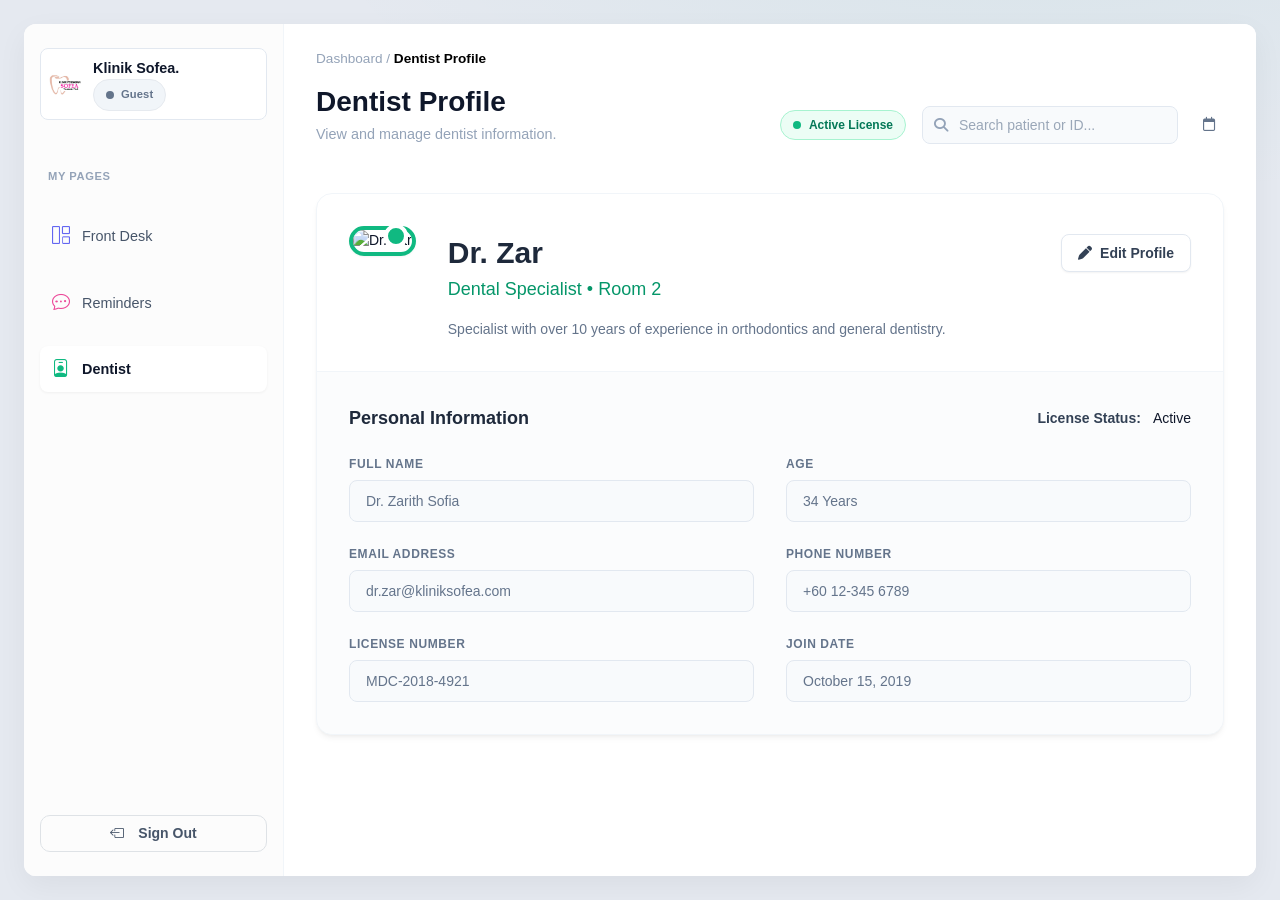
==== dentist-profile.html @ 01e6616b "Add files via upload" ====
<!DOCTYPE html>
<html lang="en">

<head>
  <meta charset="UTF-8">
  <meta name="viewport" content="width=device-width, initial-scale=1.0">
  <title>Klinik Pergigian Sofea Taman Tas - Dentist Dashboard</title>
  <!-- Bootstrap 5 CSS -->
  <link href="https://cdn.jsdelivr.net/npm/bootstrap@5.3.2/dist/css/bootstrap.min.css" rel="stylesheet" />
  <!-- Bootstrap Icons -->
  <link rel="stylesheet" href="https://cdn.jsdelivr.net/npm/bootstrap-icons@1.11.1/font/bootstrap-icons.css" />
  <link rel="stylesheet" href="https://cdnjs.cloudflare.com/ajax/libs/font-awesome/6.4.0/css/all.min.css">
  <link rel="stylesheet" href="assets/css/styles.css" />
  <link rel="stylesheet" href="assets/css/front-desk.css" />
  <link rel="stylesheet" href="assets/css/dentist-profile.css" />
</head>

<body class="app admin">

  <div class="app-container">

    <!-- Sidebar -->
    <aside class="sidebar">
      <div class="user-profile">
        <div class="user-avatar" style="background: transparent;">
          <img src="assets/images/icon.jpg" alt="Logo" style="width: 100%; height: 100%; object-fit: cover; border-radius: 8px;">
        </div>
        <div>
          <div class="fw-bold" style="font-size: 0.9rem; color: #0f172a;">Klinik Sofea.</div>
          <div style="font-size: 0.7rem; color: #64748b;" data-role-badge>Admin Staff</div>
        </div>
      </div>

      <div class="nav-label">My Pages</div>
      
      <a href="front-desk.html" class="nav-item">
        <i class="bi bi-grid-1x2" style="color: #6366f1;"></i> Front Desk
      </a>
      
      <a href="reminders.html" class="nav-item">
        <i class="bi bi-chat-dots" style="color: #ec4899;"></i> Reminders
      </a>
      
      <a href="dentist-profile.html" class="nav-item active">
        <i class="bi bi-person-badge" style="color: #10b981;"></i> Dentist
      </a>
      
      <div class="mt-auto">
        <button class="btn btn-light w-100 text-start border d-flex align-items-center" id="logoutBtn"
          style="color: #475569; font-weight: 600;">
          <i class="bi bi-box-arrow-left me-2"></i> Sign Out
        </button>
      </div>
    </aside>

    <!-- Main Content -->
    <main class="main-content">
      
      <!-- Topbar -->
      <div class="topbar">
        <div class="breadcrumb-text">Dashboard / <span>Dentist Profile</span></div>
        <div class="header-section">
          <div class="header-title">
            <h2>Dentist Profile</h2>
            <p>View and manage dentist information.</p>
          </div>
          <div class="topbar-actions">
          <div class="license-badge-pill">
            <span class="license-badge-dot"></span>
            <span>Active License</span>
          </div>
          <div class="search-wrapper">
            <span class="search-icon-wrapper">
              <i class="fa-solid fa-magnifying-glass text-sm"></i>
            </span>
            <input type="text" placeholder="Search patient or ID..."
              class="search-input">
          </div>
          <button class="btn-calendar" title="Calendar View">
            <i class="fa-regular fa-calendar"></i>
          </button>
        </div>
      </div>
    </div>

    <!-- Content Area -->
    <div class="content-area dentist-content">
      <div class="profile-card">
        
        <div class="profile-header">
          <div class="profile-avatar-wrapper">
            <img src="https://images.unsplash.com/photo-1622253692010-333f2da6031d?w=300&auto=format&fit=crop&q=80"
              alt="Dr. Zar" class="profile-avatar" id="profileImageBorder">
            <span class="profile-status-badge" id="profileLicenseBadge"></span>
            
            <label id="profileImageUploadLabel" class="d-none" style="position: absolute; bottom: 0; left: 0; right: 0; top: 0; background: rgba(0,0,0,0.5); color: white; display: flex; align-items: center; justify-content: center; border-radius: 9999px; cursor: pointer; flex-direction: column; gap: 4px;">
              <i class="fa-solid fa-camera fa-xl"></i>
              <span style="font-size: 0.75rem; font-weight: 600;">Upload</span>
              <input type="file" id="profileImageUpload" style="display: none;" accept="image/*">
            </label>
          </div>
          
          <div class="profile-info-wrapper">
            <div class="profile-title-row">
              <div>
                <h2 class="profile-name">Dr. Zar</h2>
                <p class="profile-role">Dental Specialist • Room 2</p>
              </div>
              
              <button class="btn-edit-profile" id="editProfileBtn">
                <i class="fa-solid fa-pen text-slate-400"></i> <span>Edit Profile</span>
              </button>
            </div>
            
            <p class="profile-description">
              Specialist with over 10 years of experience in orthodontics and general dentistry.
            </p>
          </div>
        </div>

        <div class="profile-body">
          <div class="profile-section-header">
            <h3 class="profile-section-title">Personal Information</h3>
            <div class="license-toggle-wrapper">
              <span class="license-label">License Status:</span>
              <label class="relative inline-flex items-center cursor-pointer">
                <input type="checkbox" checked class="sr-only peer" onchange="toggleLicense(this)">
                <div class="w-11 h-6 bg-slate-200 peer-focus:outline-none rounded-full peer peer-checked:after:translate-x-full peer-checked:after:border-white after:content-[''] after:absolute after:top-[2px] after:left-[2px] after:bg-white after:border-slate-300 after:border after:rounded-full after:h-5 after:w-5 after:transition-all peer-checked:bg-emerald-500"></div>
                <span class="ml-3 text-sm font-bold text-emerald-600 w-16" id="licenseLabelText">Active</span>
              </label>
            </div>
          </div>
          
          <div class="profile-form-grid">
            <div>
              <label class="form-label">Full Name</label>
              <input type="text" value="Dr. Zarith Sofia" class="form-input" disabled>
            </div>
            <div>
              <label class="form-label">Age</label>
              <input type="text" value="34 Years" class="form-input" disabled>
            </div>
            <div>
              <label class="form-label">Email Address</label>
              <input type="email" value="dr.zar@kliniksofea.com" class="form-input" disabled>
            </div>
            <div>
              <label class="form-label">Phone Number</label>
              <input type="tel" value="+60 12-345 6789" class="form-input" disabled>
            </div>
            <div>
              <label class="form-label">License Number</label>
              <input type="text" value="MDC-2018-4921" class="form-input" disabled>
            </div>
            <div>
              <label class="form-label">Join Date</label>
              <input type="text" value="October 15, 2019" class="form-input" disabled>
            </div>
          </div>
        </div>
      </div>
    </div>
  </main>

    <!-- Scripts -->
    <script src="https://cdn.jsdelivr.net/npm/bootstrap@5.3.2/dist/js/bootstrap.bundle.min.js"></script>
    <script src="assets/js/mock-data.js"></script>
    <script src="assets/js/app.js"></script>
    <script src="assets/js/dentist-profile.js"></script>

  </div>
</body>
</html>
---- assets/css/styles.css ----
/* ============================================================
   Klinik Pergigian Sofea Taman Tas 
   ============================================================ */

:root {
  /* Colors */
  --color-bg: #f4f7f9;
  --color-surface: #ffffff;
  --color-surface-2: #f1f5f9;
  --color-surface-3: #f8fafc;
  --color-border: #e6eaef;
  --color-border-strong: #d3dae3;
  --color-text-primary: #0f172a;
  --color-text-secondary: #475569;
  --color-text-muted: #64748b;

  /* Primary teal */
  --color-primary: #0d9488;
  --color-primary-hover: #0f766e;
  --color-primary-soft: #ecfdf5;
  --brand-grad: linear-gradient(135deg, #0d9488 0%, #14b8a6 60%, #2dd4bf 100%);

  /* States */
  --color-success: #16a34a;
  --color-success-soft: #f0fdf4;
  --color-warning: #d97706;
  --color-warning-soft: #fffbeb;
  --color-danger: #dc2626;
  --color-danger-soft: #fef2f2;
  --color-info: #1d4ed8;
  --color-info-soft: #eff6ff;

  /* Shadows */
  --shadow-xs: 0 1px 2px rgba(15, 23, 42, 0.05);
  --shadow-sm: 0 1px 3px rgba(15, 23, 42, 0.08);
  --shadow-md: 0 6px 16px rgba(15, 23, 42, 0.09);
  --shadow-lg: 0 16px 44px rgba(15, 23, 42, 0.16);
  --ring: 0 0 0 3px rgba(13, 148, 136, 0.18);

  /* Spacing */
  --space-1: 4px;
  --space-2: 8px;
  --space-3: 12px;
  --space-4: 16px;
  --space-5: 20px;
  --space-6: 24px;
  --space-7: 32px;
  --space-8: 40px;

  /* Radius */
  --radius-sm: 8px;
  --radius-md: 10px;
  --radius-lg: 14px;
  --radius-xl: 16px;
  --radius-pill: 999px;

  /* Typography */
  --font-ui: system-ui, -apple-system, "Segoe UI", Roboto, "Helvetica Neue", Arial, sans-serif;
  --fs-sm: 12.5px;
  --fs-base: 14px;
  --fs-md: 15px;
  --fs-lg: 18px;
  --fs-xl: 22px;

  /* Treatment colors */
  --treatment-braces: #0d9488;
  --treatment-extraction: #ef4444;
  --treatment-scaling: #3b82f6;
  --treatment-filling: #f59e0b;
  --treatment-checkup: #22c55e;
  --treatment-mos: #a855f7;
  --treatment-default: #64748b;

  --transition-fast: 140ms ease;
  --transition-slow: 200ms ease;

  /* Front-desk chrome (ported from front-desk.html — keep identical) */
  --app-bg: #e5e9f0;
  --sidebar-width: 260px;
  --border-color: #f1f5f9;
}

/* ---------- Reset & base ---------- */
* {
  box-sizing: border-box;
  margin: 0;
  padding: 0;
}

html,
body {
  height: 100%;
}

body {
  font-family: var(--font-ui);
  font-size: var(--fs-base);
  line-height: 1.55;
  color: var(--color-text-primary);
  background:
    radial-gradient(1200px 500px at 80% -10%, rgba(13, 148, 136, 0.06), transparent 60%),
    var(--color-bg);
  display: flex;
  flex-direction: column;
}

button {
  font-family: inherit;
}

/* ---------- Eyebrow label ---------- */

/* ---------- Buttons ---------- */
.btn {
  display: inline-flex;
  align-items: center;
  justify-content: center;
  gap: 6px;
  padding: 9px 16px;
  border-radius: var(--radius-md);
  border: 1px solid transparent;
  font-size: var(--fs-base);
  font-weight: 600;
  line-height: 1.2;
  cursor: pointer;
  text-decoration: none;
  color: var(--color-text-primary);
  background: transparent;
  transition: background var(--transition-fast), border-color var(--transition-fast),
    color var(--transition-fast), box-shadow var(--transition-fast), transform 90ms ease;
  white-space: nowrap;
}

.btn svg {
  width: 16px;
  height: 16px;
  flex: none;
}

.btn:active {
  transform: scale(0.98);
}

.btn:focus-visible {
  outline: none;
  box-shadow: var(--ring);
}

.btn.ghost {
  background: var(--color-surface);
  border-color: var(--color-border-strong);
}

.btn.ghost:hover {
  background: var(--color-surface-2);
}

.btn.icon-btn {
  padding: 7px;
  border-radius: var(--radius-sm);
  border-color: transparent;
  background: transparent;
}

.btn.icon-btn:hover {
  background: var(--color-surface-2);
}

.btn.icon-btn svg {
  width: 17px;
  height: 17px;
}

.btn.sm {
  padding: 6px 11px;
  font-size: var(--fs-sm);
}

.btn[disabled] {
  opacity: 0.55;
  cursor: not-allowed;
}

/* ---------- Brand header ---------- */

/* Role badge with colored dot */
.role-badge {
  display: inline-flex;
  align-items: center;
  gap: 7px;
  padding: 6px 12px;
  border-radius: var(--radius-pill);
  font-size: 12px;
  font-weight: 700;
  letter-spacing: 0.01em;
  background: var(--color-surface-2);
  color: var(--color-text-secondary);
  border: 1px solid var(--color-border);
  white-space: nowrap;
}

.role-dot {
  width: 8px;
  height: 8px;
  border-radius: 50%;
  background: var(--color-text-muted);
  flex: none;
}

/* Reminders nav link */

/* ---------- Layout ---------- */

/* ---------- Access denied ---------- */
.access-denied {
  flex: 1;
  display: flex;
  align-items: center;
  justify-content: center;
}

.card {
  background: var(--color-surface);
  border: 1px solid var(--color-border);
  border-radius: var(--radius-lg);
  box-shadow: var(--shadow-xs);
  padding: var(--space-5);
  display: flex;
  flex-direction: column;
  gap: var(--space-4);
}

/* ---------- Topbars / date nav ---------- */

.date-nav {
  display: flex;
  align-items: center;
  gap: var(--space-2);
  flex-wrap: wrap;
}

.date-nav .btn.icon-btn {
  border: 1px solid var(--color-border-strong);
  background: var(--color-surface);
}

.date-nav .btn.icon-btn:hover {
  background: var(--color-surface-2);
}

/* ---------- Dashboard layout ---------- */

/* ---------- Grid card ---------- */

/* Day progress strip */

.stat-chips {
  display: flex;
  align-items: center;
  gap: var(--space-2);
  flex-wrap: wrap;
}

.stat-chip {
  display: inline-flex;
  align-items: center;
  gap: 7px;
  padding: 6px 12px;
  border-radius: var(--radius-pill);
  background: var(--color-surface);
  border: 1px solid var(--color-border);
  font-size: 12.5px;
  font-weight: 650;
  color: var(--color-text-secondary);
}

/* ---------- Timeline slot table ---------- */
.slot-table {
  display: flex;
  flex-direction: column;
  border: 1px solid var(--color-border);
  border-radius: var(--radius-lg);
  overflow: hidden;
  max-height: calc(100vh - 320px);
  min-height: 340px;
  overflow-y: auto;
}

.slot-row {
  display: grid;
  grid-template-columns: 84px minmax(0, 1fr);
  border-bottom: 1px solid var(--color-border);
  background: var(--color-surface);
}

.slot-row:last-child {
  border-bottom: none;
}

.slot-time {
  position: relative;
  display: flex;
  align-items: center;
  justify-content: flex-end;
  gap: 6px;
  padding: 6px 12px 6px 8px;
  background: var(--color-surface-3);
  border-right: 1px solid var(--color-border);
  color: var(--color-text-muted);
  font-size: 12.5px;
  font-weight: 700;
  font-variant-numeric: tabular-nums;
  letter-spacing: 0.01em;
}

.slot-time::after {
  content: "";
  width: 7px;
  height: 1px;
  background: var(--color-border-strong);
  flex: none;
}

.slot-cell {
  position: relative;
  display: flex;
  align-items: center;
  min-height: 54px;
  padding: 6px 10px;
  transition: background var(--transition-fast);
}

/* Free slot */
.slot-cell.is-free {
  background: var(--color-surface);
  cursor: pointer;
  border: 1px dashed var(--color-border-strong);
  border-left: none;
  border-right: none;
}

.slot-cell.is-free:hover {
  background: var(--color-primary-soft);
}

/* Past slot */
.slot-cell.is-past {
  background: var(--color-surface-3);
  cursor: not-allowed;
  opacity: 0.5;
  filter: saturate(0.25);
}

.slot-cell.is-past::after {
  content: "past";
  font-size: 11px;
  font-weight: 600;
  color: var(--color-text-muted);
  text-transform: uppercase;
  letter-spacing: 0.05em;
}

/* Buffer slot */
.slot-cell.is-buffer {
  cursor: not-allowed;
  background: repeating-linear-gradient(-45deg,
      #eef2f6 0 7px,
      #e2e8f0 7px 11px);
}

.slot-cell.is-buffer .buffer-label {
  display: inline-flex;
  align-items: center;
  gap: 7px;
  font-size: 12px;
  font-weight: 650;
  color: var(--color-text-muted);
}

.slot-cell.is-buffer .buffer-label svg {
  width: 13px;
  height: 13px;
}

/* Booked slot */
.slot-cell.is-booked {
  background: var(--color-surface-3);
  cursor: default;
  padding: 8px 10px;
}

/* ---------- Appointment card ---------- */
.appointment-card {
  position: relative;
  display: flex;
  flex-direction: column;
  gap: 8px;
  width: 100%;
  padding: 11px 13px;
  border-radius: var(--radius-md);
  background: var(--color-surface);
  border: 1px solid var(--color-border);
  border-left: 4px solid var(--color-primary);
  box-shadow: var(--shadow-xs);
  transition: box-shadow var(--transition-fast), transform 90ms ease;
}

.slot-cell.is-booked:hover .appointment-card {
  box-shadow: var(--shadow-md);
  transform: translateY(-1px);
}

.patient-name {
  font-weight: 700;
  font-size: var(--fs-base);
  color: var(--color-text-primary);
  overflow: hidden;
  text-overflow: ellipsis;
  white-space: nowrap;
}

.treatment-pill {
  display: inline-flex;
  align-items: center;
  padding: 3px 10px;
  border-radius: var(--radius-pill);
  font-size: 11.5px;
  font-weight: 700;
  color: #fff;
  white-space: nowrap;
  flex: none;
}

.notes-icon {
  display: inline-flex;
  align-items: center;
  justify-content: center;
  width: 22px;
  height: 22px;
  flex: none;
  color: var(--color-text-muted);
  cursor: help;
}

.notes-icon svg {
  width: 14px;
  height: 14px;
}

.notes-icon:hover {
  color: var(--color-primary);
}

/* Hover actions on booked cards */

/* ---------- Sidebar ---------- */
.sidebar {
  display: flex;
  flex-direction: column;
  gap: var(--space-4);
}

.legend-item {
  display: flex;
  align-items: center;
  gap: 10px;
  padding: 5px 2px;
  font-size: 13px;
  color: var(--color-text-secondary);
}

/* ---------- Modals ---------- */
.modal-backdrop {
  position: fixed;
  inset: 0;
  z-index: 60;
  background: rgba(15, 23, 42, 0.46);
  display: flex;
  align-items: center;
  justify-content: center;
  padding: var(--space-4);
  animation: fadeIn 160ms ease forwards;
  backdrop-filter: blur(2px);
}

.modal-backdrop.hidden {
  display: none;
}

.modal-backdrop .modal {
  width: min(560px, 94vw);
  background: var(--color-surface);
  border: 1px solid var(--color-border);
  border-radius: var(--radius-xl);
  box-shadow: var(--shadow-lg);
  display: flex;
  flex-direction: column;
  animation: scaleIn 200ms cubic-bezier(0.22, 1, 0.36, 1) forwards;
  transform-origin: center;
  overflow: hidden;
}

.modal-backdrop .modal-header {
  display: flex;
  align-items: center;
  justify-content: space-between;
  gap: var(--space-3);
  padding: var(--space-5) var(--space-6) 0;
}

.modal-backdrop .modal-header h3 {
  font-size: var(--fs-lg);
  font-weight: 750;
  letter-spacing: -0.01em;
}

.modal-backdrop .modal-header .modal-meta {
  margin-top: 2px;
  font-size: 12.5px;
  color: var(--color-text-muted);
}

.modal-backdrop .modal-body {
  display: flex;
  flex-direction: column;
  gap: var(--space-4);
  padding: var(--space-5) var(--space-6) var(--space-6);
}

.form-group {
  display: flex;
  flex-direction: column;
  gap: 7px;
}

.form-group>label {
  font-weight: 650;
  font-size: 13px;
  color: var(--color-text-primary);
}

.input-wrap {
  position: relative;
}

input,
select,
textarea {
  width: 100%;
  padding: 10px 13px;
  border-radius: var(--radius-md);
  border: 1px solid var(--color-border-strong);
  font-size: var(--fs-md);
  font-family: inherit;
  color: var(--color-text-primary);
  background: var(--color-surface);
  transition: border-color var(--transition-fast), box-shadow var(--transition-fast), background var(--transition-fast);
}

input::placeholder,
textarea::placeholder {
  color: #9aa7b8;
}

input:focus,
select:focus,
textarea:focus {
  outline: none;
  border-color: rgba(13, 148, 136, 0.65);
  box-shadow: var(--ring);
  background: #fff;
}

.field-error {
  display: flex;
  align-items: flex-start;
  gap: 6px;
  font-size: 12.5px;
  color: var(--color-danger);
  min-height: 0;
}

.field-error:empty {
  display: none;
}

.field-error svg {
  width: 12px;
  height: 12px;
  flex: none;
  margin-top: 2px;
}

/* Typeahead dropdown */
.typeahead {
  position: absolute;
  top: calc(100% + 4px);
  left: 0;
  right: 0;
  z-index: 70;
  background: var(--color-surface);
  border: 1px solid var(--color-border);
  border-radius: var(--radius-md);
  box-shadow: var(--shadow-lg);
  overflow: hidden;
  padding: 4px;
}

.typeahead.hidden {
  display: none;
}

/* Form error panel (red) */
.form-error-panel {
  display: flex;
  align-items: flex-start;
  gap: 10px;
  padding: 12px 14px;
  background: var(--color-danger-soft);
  border: 1px solid rgba(220, 38, 38, 0.25);
  border-radius: var(--radius-md);
  color: #991b1b;
  font-size: 13px;
  line-height: 1.5;
}

.form-error-panel.hidden {
  display: none;
}

/* Success panel */

/* Confirm (cancel) modal */

.modal-actions {
  display: flex;
  align-items: center;
  justify-content: flex-end;
  gap: var(--space-3);
  margin-top: var(--space-2);
}

/* ---------- Toasts ---------- */
.toast-container {
  position: fixed;
  bottom: var(--space-5);
  right: var(--space-5);
  z-index: 90;
  display: flex;
  flex-direction: column;
  gap: var(--space-2);
  width: min(360px, calc(100vw - 32px));
}

.toast {
  position: relative;
  display: flex;
  align-items: flex-start;
  gap: 11px;
  padding: 13px 14px;
  background: var(--color-surface);
  border: 1px solid var(--color-border);
  border-radius: var(--radius-md);
  box-shadow: var(--shadow-lg);
  opacity: 0;
  transform: translateY(10px) scale(0.98);
  transition: opacity 200ms ease, transform 200ms ease;
  overflow: hidden;
}

.toast.show {
  opacity: 1;
  transform: translateY(0) scale(1);
}

.toast-icon {
  width: 30px;
  height: 30px;
  flex: none;
  border-radius: 9px;
  display: flex;
  align-items: center;
  justify-content: center;
}

.toast-icon svg {
  width: 15px;
  height: 15px;
}

.toast-content {
  flex: 1;
  display: flex;
  flex-direction: column;
  min-width: 0;
}

.toast-title {
  font-weight: 750;
  font-size: 13.5px;
  color: var(--color-text-primary);
}

.toast-message {
  font-size: 12.5px;
  color: var(--color-text-secondary);
  line-height: 1.45;
}

.toast-close {
  width: 22px;
  height: 22px;
  flex: none;
  border: 0;
  background: transparent;
  color: var(--color-text-muted);
  cursor: pointer;
  border-radius: 6px;
  display: flex;
  align-items: center;
  justify-content: center;
}

.toast-close:hover {
  background: var(--color-surface-2);
  color: var(--color-text-primary);
}

.toast-close svg {
  width: 12px;
  height: 12px;
}

.toast-progress {
  position: absolute;
  left: 0;
  right: 0;
  bottom: 0;
  height: 3px;
  background: rgba(148, 163, 184, 0.35);
  transform: scaleX(1);
  transform-origin: left;
}

.toast.show .toast-progress {
  animation: toastProgress 3.5s linear forwards;
}

/* ---------- Dentist view ---------- */

.dentist-card {
  position: relative;
  display: flex;
  flex-direction: column;
  gap: var(--space-3);
  background: var(--color-surface);
  border: 1px solid var(--color-border);
  border-radius: var(--radius-lg);
  box-shadow: var(--shadow-xs);
  padding: var(--space-5) var(--space-5) var(--space-4);
  overflow: hidden;
  transition: box-shadow var(--transition-fast), transform 90ms ease;
}

.dentist-card:hover {
  box-shadow: var(--shadow-md);
  transform: translateY(-1px);
}

.dentist-card::before {
  content: "";
  position: absolute;
  top: 0;
  left: 0;
  bottom: 0;
  width: 5px;
  background: var(--treatment-default);
}

.dentist-card-header {
  display: flex;
  align-items: flex-start;
  justify-content: space-between;
  gap: var(--space-3);
  flex-wrap: wrap;
}

.dentist-patient {
  font-size: 18px;
  font-weight: 800;
  letter-spacing: -0.01em;
}

.dentist-meta {
  display: inline-flex;
  align-items: center;
  gap: 6px;
  color: var(--color-text-muted);
  font-size: 13px;
}

.dentist-meta svg {
  width: 13px;
  height: 13px;
}

.complex-label {
  display: inline-flex;
  align-items: center;
  gap: 6px;
  align-self: flex-start;
  padding: 4px 10px;
  border-radius: var(--radius-pill);
  font-size: 11.5px;
  font-weight: 750;
  background: rgba(168, 85, 247, 0.1);
  color: #7e22ce;
  border: 1px solid rgba(168, 85, 247, 0.25);
}

.complex-label svg {
  width: 12px;
  height: 12px;
}

.dentist-card.complex {
  border-color: rgba(168, 85, 247, 0.45);
  box-shadow: 0 0 0 1px rgba(168, 85, 247, 0.08), var(--shadow-sm);
}

.dentist-card.complex::before {
  background: var(--treatment-mos);
}

/* ---------- Reminders ---------- */

.note-banner {
  display: flex;
  align-items: flex-start;
  gap: 10px;
  padding: 12px 15px;
  background: var(--color-info-soft);
  border: 1px solid rgba(29, 78, 216, 0.2);
  border-radius: var(--radius-md);
  color: var(--color-info);
  font-size: 13px;
  line-height: 1.5;
}

.stat-chip.queued {
  background: var(--color-warning-soft);
  color: #92400e;
  border-color: rgba(217, 119, 6, 0.3);
}

.stat-chip.sent {
  background: var(--color-success-soft);
  color: #166534;
  border-color: rgba(22, 163, 74, 0.3);
}

.stat-chip.failed {
  background: var(--color-danger-soft);
  color: #991b1b;
  border-color: rgba(220, 38, 38, 0.3);
}

/* ---------- Auth / role selection ---------- */

/* ---------- Keyframes & motion ---------- */
@keyframes fadeIn {
  from {
    opacity: 0;
  }

  to {
    opacity: 1;
  }
}

@keyframes scaleIn {
  from {
    opacity: 0;
    transform: scale(0.965);
  }

  to {
    opacity: 1;
    transform: scale(1);
  }
}

@keyframes toastProgress {
  from {
    transform: scaleX(1);
  }

  to {
    transform: scaleX(0);
  }
}

@keyframes spin {
  to {
    transform: rotate(360deg);
  }
}

@media (prefers-reduced-motion: reduce) {

  *,
  *::before,
  *::after {
    animation-duration: 0.01ms !important;
    animation-iteration-count: 1 !important;
    transition-duration: 0.01ms !important;
    scroll-behavior: auto !important;
  }
}

/* ---------- Responsive ---------- */

@media (max-width: 768px) {
  .slot-table {
    max-height: none;
  }
}

/* ============================================================
   Front Desk — slim app shell, calendar grid, summaries
   Calendar values ported from front-desk.html (keep identical)
   ============================================================ */

/* Utility: class-based hide used by role gating / JS toggles */
.hidden {
  display: none !important;
}

/* Slim layout */

body.app.front-desk {
  background-color: var(--app-bg);
}

/* Date nav bar */
.date-toolbar {
  display: flex;
  align-items: center;
  justify-content: space-between;
  gap: var(--space-4);
  flex-wrap: wrap;
  padding: 0.75rem 1.25rem;
  background: var(--color-surface);
  border: 1px solid var(--color-border);
  border-radius: var(--radius-lg);
  box-shadow: var(--shadow-xs);
}

/* Calendar area */

.calendar-container {
  flex: 1;
  min-height: 0;
  overflow-y: auto;
  padding: 1.5rem 2rem;
  background: #fafcff;
  /* very light blue/gray matching the grid */
}

/* Slot table — identical values to the original front-desk.html override */
.slot-table {
  display: flex;
  flex-direction: column;
  border: 1px solid var(--border-color);
  border-radius: 12px;
  background: #fff;
  overflow: hidden;
  min-height: auto;
  max-height: none;
  box-shadow: 0 2px 8px rgba(0, 0, 0, 0.02);
}

.slot-row {
  display: grid;
  grid-template-columns: 80px minmax(0, 1fr);
  border-bottom: 1px solid var(--border-color);
}

.slot-time {
  background: #fff;
  border-right: 1px solid var(--border-color);
  color: #94a3b8;
  font-size: 0.75rem;
  font-weight: 500;
  display: flex;
  align-items: flex-start;
  justify-content: flex-end;
  padding: 1rem 0.75rem 1rem 0;
}

.slot-time::after {
  display: none;
}

.slot-cell {
  min-height: 80px;
  padding: 0.5rem;
  background: #fff;
  border-right: none;
  border-left: none;
}

.slot-cell.is-free {
  border: none;
  background: transparent;
}

.slot-cell.is-free:hover {
  background: #f8fafc;
}

.appointment-card {
  border: none;
  border-left: 3px solid;
  border-radius: 6px;
  padding: 0.75rem;
  height: 100%;
  background: #eff6ff;
  /* soft pastel base; MutationObserver recolors */
  color: #1e3a8a;
  box-shadow: none;
}

.appointment-card .patient-name {
  font-size: 0.85rem;
  font-weight: 600;
  color: inherit;
}

.appointment-card .treatment-pill {
  background: transparent !important;
  color: inherit;
  padding: 0;
  font-weight: 500;
  font-size: 0.75rem;
  margin-top: 0.25rem;
}

.appointment-card .patient-meta {
  display: flex;
  flex-direction: column;
  align-items: flex-start;
  gap: 2px;
}

/* Summaries + legend */

.summary-item {
  display: flex;
  align-items: center;
  justify-content: space-between;
  gap: 12px;
  padding: 8px 12px;
  background: var(--color-surface-3);
  border: 1px solid var(--color-border);
  border-radius: var(--radius-md);
  font-size: 13px;
  color: var(--color-text-secondary);
}

.summary-item strong {
  font-variant-numeric: tabular-nums;
  color: var(--color-text-primary);
}

.legend-item .legend-chip {
  width: 10px;
  height: 10px;
  border-radius: 3px;
  flex: none;
}

@media (max-width: 768px) {

  .calendar-container {
    padding: 1rem;
  }
}
---- assets/css/front-desk.css ----
:root {
  --app-bg: #e5e9f0;
  --sidebar-width: 260px;
  --primary-color: #000000;
  --border-color: #f1f5f9;
  --text-muted: #94a3b8;
  --primary-teal: #0d9488;
  --primary-teal-hover: #0f766e;
  --bg-slate: #f8fafc;
  --text-main: #1e293b;
}

body {
  background-color: var(--app-bg);
  font-family: -apple-system, BlinkMacSystemFont, "Segoe UI", Roboto, "Helvetica Neue", Arial, sans-serif;
  padding: 1.5rem;
  height: 100vh;
  overflow: hidden;
  margin: 0;
  box-sizing: border-box;
}

.app-container {
  display: flex;
  background-color: #ffffff;
  border-radius: 12px;
  box-shadow: 0 10px 30px rgba(0, 0, 0, 0.05);
  height: 100%;
  overflow: hidden;
}

/* Sidebar */
.sidebar {
  width: var(--sidebar-width);
  border-right: 1px solid var(--border-color);
  display: flex;
  flex-direction: column;
  padding: 1.5rem 1rem;
  overflow-y: auto;
  background-color: #fcfcfc;
}

.user-profile {
  display: flex;
  align-items: center;
  padding: 0.5rem;
  border: 1px solid #e2e8f0;
  border-radius: 8px;
  margin-bottom: 2rem;
  background: #fff;
}

.user-avatar {
  width: 32px;
  height: 32px;
  background-color: #0f172a;
  color: #fff;
  border-radius: 6px;
  display: flex;
  align-items: center;
  justify-content: center;
  margin-right: 0.75rem;
}

.nav-label {
  font-size: 0.7rem;
  text-transform: uppercase;
  font-weight: 700;
  color: var(--text-muted);
  letter-spacing: 0.05em;
  margin-bottom: 0.75rem;
  padding-left: 0.5rem;
}

.nav-item {
  display: flex;
  align-items: center;
  padding: 0.6rem 0.75rem;
  color: #475569;
  text-decoration: none;
  border-radius: 8px;
  font-weight: 500;
  font-size: 0.9rem;
  margin-bottom: 0.25rem;
  transition: all 0.2s;
}

.nav-item i {
  margin-right: 0.75rem;
  font-size: 1.1rem;
  color: #94a3b8;
}

.nav-item:hover {
  background-color: #f1f5f9;
  color: #0f172a;
}

.nav-item.active {
  background-color: #ffffff;
  color: #0f172a;
  box-shadow: 0 1px 3px rgba(0, 0, 0, 0.05);
  font-weight: 600;
}

.nav-item.active i {
  color: #000;
}

.security-card {
  margin-top: auto;
  padding: 1rem;
  border: 1px solid #e2e8f0;
  border-radius: 12px;
  background: #fff;
}

.security-icon {
  width: 36px;
  height: 36px;
  background: #eff6ff;
  color: #3b82f6;
  border-radius: 8px;
  display: flex;
  align-items: center;
  justify-content: center;
  margin-bottom: 0.75rem;
}

/* Main Content */
.main-content {
  flex: 1;
  display: flex;
  flex-direction: column;
  overflow: hidden;
  background-color: #ffffff;
}

/* Topbar */
.topbar {
  padding: 1.5rem 2rem;
}

.breadcrumb-text {
  color: var(--text-muted);
  font-size: 0.85rem;
  font-weight: 500;
}

.breadcrumb-text span {
  color: #000;
  font-weight: 600;
}

.header-section {
  display: flex;
  justify-content: space-between;
  align-items: flex-end;
  margin-top: 1rem;
}

.header-title h2 {
  font-weight: 700;
  font-size: 1.75rem;
  margin: 0 0 0.25rem 0;
  color: #0f172a;
}

.header-title p {
  color: var(--text-muted);
  font-size: 0.9rem;
  margin: 0;
}

/* Calendar Card & Toolbar */
.calendar-container {
  background: #ffffff;
  border-radius: 1rem;
  border: 1px solid var(--border-color);
  box-shadow: 0 4px 6px -1px rgba(0, 0, 0, 0.05), 0 2px 4px -2px rgba(0, 0, 0, 0.05);
  overflow: hidden;
  margin: 1.5rem 2rem 2rem 2rem;
  display: flex;
  flex-direction: column;
}

.calendar-toolbar {
  padding: 1.25rem 1.5rem;
  border-bottom: 1px solid var(--border-color);
  display: flex;
  flex-wrap: wrap;
  gap: 1rem;
  align-items: center;
  justify-content: space-between;
}

.calendar-subtoolbar {
  padding: 1rem 1.5rem;
  background-color: #f8fafc;
  border-bottom: 1px solid var(--border-color);
  display: flex;
  align-items: center;
  justify-content: space-between;
  flex-wrap: wrap;
  gap: 1rem;
}

/* Timeline Grid */
.timeline-view {
  position: relative;
  background: #ffffff;
  height: calc(100vh - 340px);
  overflow-y: auto;
}

.time-slot-row {
  display: flex;
  border-bottom: 1px solid #f1f5f9;
  min-height: 75px;
  position: relative;
}

.time-label {
  width: 90px;
  padding: 0.75rem 1rem;
  font-size: 0.85rem;
  color: var(--text-muted);
  font-weight: 500;
  border-right: 1px solid var(--border-color);
  background-color: #fcfcfc;
  text-align: right;
}

.time-slot-content {
  flex-grow: 1;
  position: relative;
  padding: 0.35rem 0.75rem;
  cursor: pointer;
  transition: background-color 0.15s;
}

.time-slot-content:hover {
  background-color: #f8fafc;
}

/* Appointment Cards */
.appointment-card {
  border-radius: 0.65rem;
  padding: 0.65rem 0.85rem;
  margin-bottom: 0.35rem;
  box-shadow: 0 1px 3px rgba(0, 0, 0, 0.08);
  border-left: 4px solid;
  position: relative;
  transition: transform 0.15s ease, box-shadow 0.15s ease;
  cursor: pointer;
  background-color: #f8fafc;
}

.appointment-card:hover {
  transform: translateY(-1px);
  box-shadow: 0 4px 6px -1px rgba(0, 0, 0, 0.12);
}

.appt-confirmed {
  background-color: #f0fdf4;
  border-color: #22c55e;
  color: #166534;
}

.appt-consultation {
  background-color: #eff6ff;
  border-color: #3b82f6;
  color: #1e40af;
}

.appt-surgery {
  background-color: #fff7ed;
  border-color: #f97316;
  color: #9a3412;
}

.appt-urgent {
  background-color: #fef2f2;
  border-color: #ef4444;
  color: #991b1b;
}

/* Dentist Avatars */
.dentist-avatar {
  width: 28px;
  height: 28px;
  border-radius: 50%;
  display: flex;
  align-items: center;
  justify-content: center;
  font-size: 0.7rem;
  font-weight: 700;
  color: #fff;
}

.badge-status {
  font-size: 0.7rem;
  padding: 0.2em 0.5em;
  border-radius: 0.35rem;
  font-weight: 600;
}

/* Custom Buttons */
.btn-teal {
  background-color: #0d9488;
}

.btn-teal:hover {
  background-color: #0f766e;
}

.hidden {
  display: none !important;
}

.btn-reschedule:hover {
  background-color: #0ea5e9 !important; /* Blue background */
  border-color: #0ea5e9 !important; /* Blue border */
  color: #ffffff !important; /* White text */
}
---- assets/css/dentist-profile.css ----
:root {
  --app-bg: #e5e9f0;
  --sidebar-width: 260px;
  --primary-color: #000000;
  --border-color: #f1f5f9;
  --text-muted: #94a3b8;
  --primary-teal: #0d9488;
  --primary-teal-hover: #0f766e;
  --bg-slate: #f8fafc;
  --text-main: #1e293b;
}

body {
  background-color: var(--app-bg);
  font-family: -apple-system, BlinkMacSystemFont, "Segoe UI", Roboto, "Helvetica Neue", Arial, sans-serif;
  padding: 1.5rem;
  height: 100vh;
  overflow: hidden;
  margin: 0;
  box-sizing: border-box;
}

.dentist-content {
  flex: 1;
  overflow-y: auto;
  background-color: #ffffff;
}

.profile-card {
  margin: 1.5rem 2rem 2rem 2rem;
  background-color: #ffffff;
  border-radius: 1rem;
  border: 1px solid var(--border-color);
  box-shadow: 0 4px 6px -1px rgba(0, 0, 0, 0.05), 0 2px 4px -2px rgba(0, 0, 0, 0.05);
  overflow: hidden;
  flex-direction: column;
}

.profile-header {
  padding: 2rem;
  display: flex;
  align-items: flex-start;
  gap: 2rem;
  border-bottom: 1px solid #f1f5f9;
}

.profile-avatar-wrapper {
  position: relative;
  flex-shrink: 0;
}

.profile-avatar {
  width: 8rem;
  height: 8rem;
  border-radius: 9999px;
  object-fit: cover;
  border: 4px solid #10b981;
  box-shadow: 0 1px 2px 0 rgba(0,0,0,0.05);
  transition-property: color, background-color, border-color, text-decoration-color, fill, stroke;
  transition-timing-function: cubic-bezier(0.4, 0, 0.2, 1);
  transition-duration: 300ms;
}

.profile-status-badge {
  position: absolute;
  bottom: 0.5rem;
  right: 0.5rem;
  width: 1.5rem;
  height: 1.5rem;
  border-radius: 9999px;
  background-color: #10b981;
  border: 4px solid #ffffff;
  transition-property: color, background-color, border-color, text-decoration-color, fill, stroke;
  transition-timing-function: cubic-bezier(0.4, 0, 0.2, 1);
  transition-duration: 300ms;
}

.profile-info-wrapper {
  flex: 1 1 0%;
  padding-top: 0.5rem;
}

.profile-title-row {
  display: flex;
  justify-content: space-between;
  align-items: flex-start;
}

.profile-name {
  font-weight: 700;
  color: #1e293b;
  font-size: 1.875rem;
  line-height: 1.25;
  margin: 0;
}

.profile-role {
  font-size: 1.125rem;
  line-height: 1.75rem;
  color: #059669;
  font-weight: 500;
  margin-top: 0.25rem;
  margin-bottom: 0;
}

.btn-edit-profile {
  display: flex;
  align-items: center;
  gap: 0.5rem;
  padding: 0.5rem 1rem;
  background-color: #ffffff;
  color: #334155;
  border: 1px solid #e2e8f0;
  box-shadow: 0 1px 2px 0 rgba(0,0,0,0.05);
  border-radius: 0.5rem;
  font-weight: 600;
  font-size: 0.875rem;
  line-height: 1.25rem;
  transition-property: color, background-color, border-color, text-decoration-color, fill, stroke;
  transition-timing-function: cubic-bezier(0.4, 0, 0.2, 1);
  transition-duration: 150ms;
  cursor: pointer;
}

.btn-edit-profile:hover {
  background-color: #f8fafc;
}

.profile-description {
  font-size: 0.875rem;
  line-height: 1.25rem;
  color: #64748b;
  margin-top: 1rem;
  max-width: 32rem;
  margin-bottom: 0;
}

.profile-body {
  padding: 2rem;
  background-color: rgba(248, 250, 252, 0.5);
}

.profile-section-header {
  display: flex;
  align-items: center;
  justify-content: space-between;
  margin-bottom: 1.5rem;
}

.profile-section-title {
  font-size: 1.125rem;
  line-height: 1.75rem;
  font-weight: 700;
  color: #1e293b;
  margin: 0;
}

.license-toggle-wrapper {
  display: flex;
  align-items: center;
  gap: 0.75rem;
}

.license-label {
  font-size: 0.875rem;
  line-height: 1.25rem;
  font-weight: 600;
  color: #334155;
}

.profile-form-grid {
  display: grid;
  grid-template-columns: repeat(2, minmax(0, 1fr));
  row-gap: 1.5rem;
  column-gap: 2rem;
}

.form-label {
  display: block;
  font-size: 0.75rem;
  line-height: 1rem;
  font-weight: 700;
  color: #64748b;
  text-transform: uppercase;
  letter-spacing: 0.05em;
  margin-bottom: 0.5rem;
}

.form-input {
  width: 100%;
  background-color: #ffffff;
  border: 1px solid #e2e8f0;
  border-radius: 0.5rem;
  padding: 0.625rem 1rem;
  color: #1e293b;
  font-size: 0.875rem;
  line-height: 1.25rem;
  transition-property: all;
  transition-timing-function: cubic-bezier(0.4, 0, 0.2, 1);
  transition-duration: 150ms;
  box-sizing: border-box;
}

.form-input:focus {
  outline: 2px solid transparent;
  outline-offset: 2px;
}

.topbar {
  padding: 1.5rem 2rem;
}

.breadcrumb-text {
  color: var(--text-muted);
  font-size: 0.85rem;
  font-weight: 500;
}

.breadcrumb-text span {
  color: #000;
  font-weight: 600;
}

.header-section {
  display: flex;
  justify-content: space-between;
  align-items: flex-end;
  margin-top: 1rem;
}

.header-title h2 {
  font-weight: 700;
  font-size: 1.75rem;
  margin: 0 0 0.25rem 0;
  color: #0f172a;
}

.header-title p {
  color: var(--text-muted);
  font-size: 0.9rem;
  margin: 0;
}

.topbar-actions {
  display: flex;
  align-items: center;
  gap: 1rem;
}

.license-badge-pill {
  display: flex;
  align-items: center;
  gap: 0.5rem;
  background-color: #ecfdf5;
  color: #047857;
  padding: 0.375rem 0.75rem;
  border-radius: 9999px;
  font-size: 0.75rem;
  line-height: 1rem;
  font-weight: 600;
  border: 1px solid #a7f3d0;
}

.license-badge-dot {
  width: 0.5rem;
  height: 0.5rem;
  border-radius: 9999px;
  background-color: #10b981;
}

@keyframes pulse {
  50% {
    opacity: .5;
  }
}
.animate-pulse {
  animation: pulse 2s cubic-bezier(0.4, 0, 0.6, 1) infinite;
}

.search-wrapper {
  position: relative;
  width: 16rem;
}

.search-icon-wrapper {
  position: absolute;
  top: 0;
  bottom: 0;
  left: 0;
  display: flex;
  align-items: center;
  padding-left: 0.75rem;
  color: #94a3b8;
}

.search-input {
  width: 100%;
  background-color: #f8fafc;
  font-size: 0.875rem;
  line-height: 1.25rem;
  padding: 0.5rem 1rem 0.5rem 2.25rem;
  border-radius: 0.5rem;
  border: 1px solid #e2e8f0;
  box-sizing: border-box;
}

.btn-calendar {
  padding: 0.5rem;
  border-radius: 0.5rem;
  color: #64748b;
  border: 1px solid transparent;
  transition-property: color, background-color, border-color, text-decoration-color, fill, stroke;
  transition-timing-function: cubic-bezier(0.4, 0, 0.2, 1);
  transition-duration: 150ms;
  background: transparent;
  cursor: pointer;
}

.btn-calendar:hover {
  background-color: #f1f5f9;
  border-color: #e2e8f0;
}

.form-input:disabled {
  background-color: #f8fafc;
  color: #64748b;
  cursor: not-allowed;
  border-color: #e2e8f0;
}

.form-input.editing {
  background-color: #ffffff;
  color: #0f172a;
  border-color: #10b981;
  box-shadow: 0 0 0 1px #10b981;
}

.btn-save-profile {
  background-color: #10b981 !important;
  color: #ffffff !important;
  border-color: #10b981 !important;
}

.btn-save-profile:hover {
  background-color: #059669 !important;
}
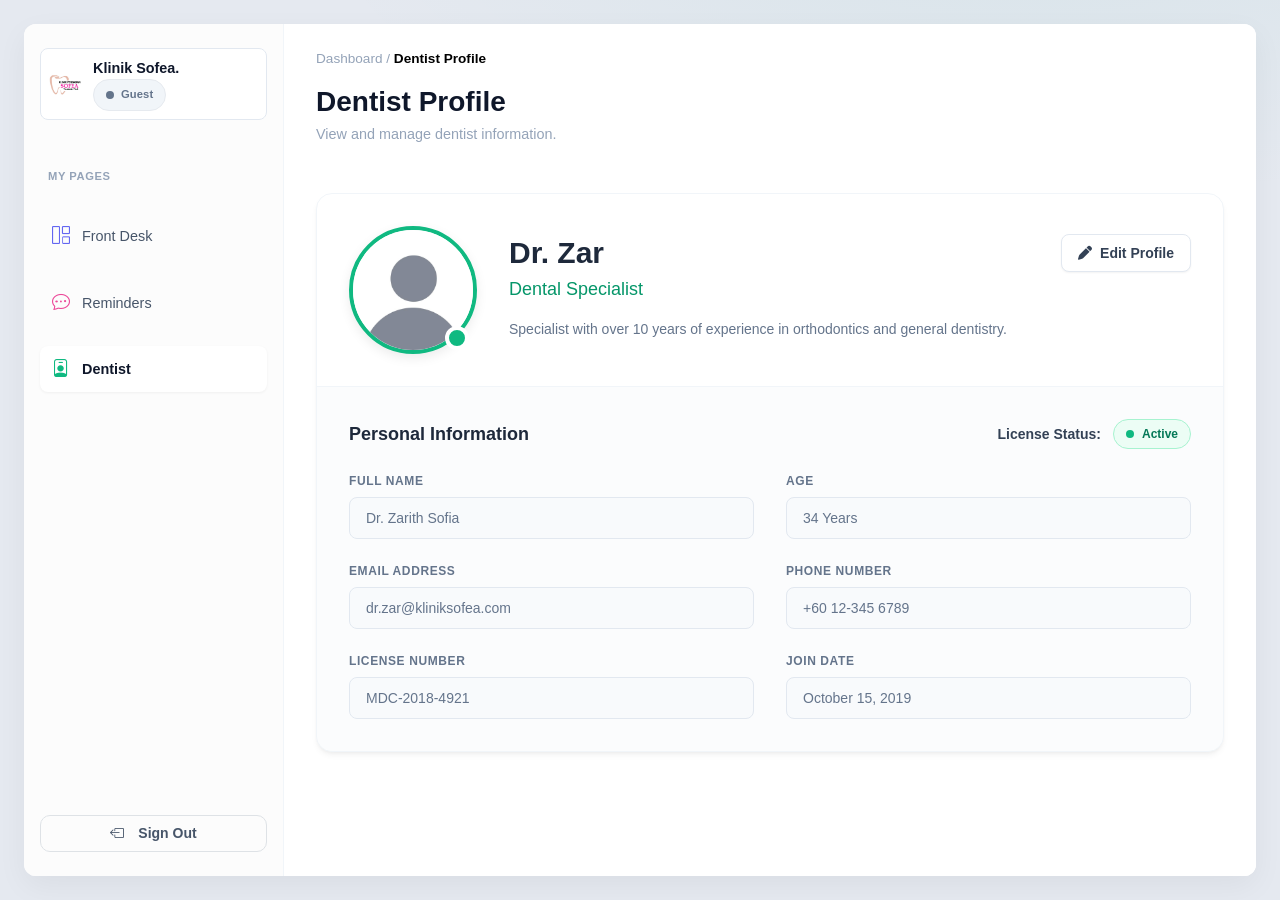
==== commit 3a4143d4: "Add files via upload" ====
--- a/dentist-profile.html
+++ b/dentist-profile.html
@@ -23,7 +23,8 @@
     <aside class="sidebar">
       <div class="user-profile">
         <div class="user-avatar" style="background: transparent;">
-          <img src="assets/images/icon.jpg" alt="Logo" style="width: 100%; height: 100%; object-fit: cover; border-radius: 8px;">
+          <img src="assets/images/icon.jpg" alt="Logo"
+            style="width: 100%; height: 100%; object-fit: cover; border-radius: 8px;">
         </div>
         <div>
           <div class="fw-bold" style="font-size: 0.9rem; color: #0f172a;">Klinik Sofea.</div>
@@ -32,19 +33,19 @@
       </div>
 
       <div class="nav-label">My Pages</div>
-      
+
       <a href="front-desk.html" class="nav-item">
         <i class="bi bi-grid-1x2" style="color: #6366f1;"></i> Front Desk
       </a>
-      
+
       <a href="reminders.html" class="nav-item">
         <i class="bi bi-chat-dots" style="color: #ec4899;"></i> Reminders
       </a>
-      
+
       <a href="dentist-profile.html" class="nav-item active">
         <i class="bi bi-person-badge" style="color: #10b981;"></i> Dentist
       </a>
-      
+
       <div class="mt-auto">
         <button class="btn btn-light w-100 text-start border d-flex align-items-center" id="logoutBtn"
           style="color: #475569; font-weight: 600;">
@@ -55,7 +56,7 @@
 
     <!-- Main Content -->
     <main class="main-content">
-      
+
       <!-- Topbar -->
       <div class="topbar">
         <div class="breadcrumb-text">Dashboard / <span>Dentist Profile</span></div>
@@ -64,103 +65,100 @@
             <h2>Dentist Profile</h2>
             <p>View and manage dentist information.</p>
           </div>
-          <div class="topbar-actions">
-          <div class="license-badge-pill">
-            <span class="license-badge-dot"></span>
-            <span>Active License</span>
-          </div>
-          <div class="search-wrapper">
-            <span class="search-icon-wrapper">
-              <i class="fa-solid fa-magnifying-glass text-sm"></i>
-            </span>
-            <input type="text" placeholder="Search patient or ID..."
-              class="search-input">
-          </div>
-          <button class="btn-calendar" title="Calendar View">
-            <i class="fa-regular fa-calendar"></i>
-          </button>
         </div>
       </div>
-    </div>
 
-    <!-- Content Area -->
-    <div class="content-area dentist-content">
-      <div class="profile-card">
-        
-        <div class="profile-header">
-          <div class="profile-avatar-wrapper">
-            <img src="https://images.unsplash.com/photo-1622253692010-333f2da6031d?w=300&auto=format&fit=crop&q=80"
-              alt="Dr. Zar" class="profile-avatar" id="profileImageBorder">
-            <span class="profile-status-badge" id="profileLicenseBadge"></span>
-            
-            <label id="profileImageUploadLabel" class="d-none" style="position: absolute; bottom: 0; left: 0; right: 0; top: 0; background: rgba(0,0,0,0.5); color: white; display: flex; align-items: center; justify-content: center; border-radius: 9999px; cursor: pointer; flex-direction: column; gap: 4px;">
-              <i class="fa-solid fa-camera fa-xl"></i>
-              <span style="font-size: 0.75rem; font-weight: 600;">Upload</span>
+      <!-- Content Area -->
+      <div class="content-area dentist-content">
+        <div class="profile-card">
+
+          <div class="profile-header">
+            <div class="profile-avatar-wrapper">
+              <img src="assets/images/default-profile.jpg" alt="Dr. Zar" class="profile-avatar" id="profileImageBorder">
+              <span class="profile-status-badge" id="profileLicenseBadge"></span>
+
+              <!-- Camera Overlay to Upload New Photo in Edit Mode -->
+              <label for="profileImageUpload" id="profileImageUploadLabel" class="profile-camera-overlay d-none"
+                title="Upload New Photo">
+                <i class="fa-solid fa-camera fa-xl"></i>
+                <span class="upload-overlay-text">Upload Photo</span>
+              </label>
               <input type="file" id="profileImageUpload" style="display: none;" accept="image/*">
-            </label>
-          </div>
-          
-          <div class="profile-info-wrapper">
-            <div class="profile-title-row">
-              <div>
-                <h2 class="profile-name">Dr. Zar</h2>
-                <p class="profile-role">Dental Specialist • Room 2</p>
-              </div>
-              
-              <button class="btn-edit-profile" id="editProfileBtn">
-                <i class="fa-solid fa-pen text-slate-400"></i> <span>Edit Profile</span>
+
+              <!-- Small Remove / Delete Badge Button (Trash Can Icon fa-trash) -->
+              <button type="button" id="deleteAvatarBadgeBtn" class="avatar-delete-badge d-none"
+                title="Remove / Delete Photo" aria-label="Remove / Delete Photo">
+                <i class="fa-solid fa-trash"></i>
               </button>
             </div>
-            
-            <p class="profile-description">
-              Specialist with over 10 years of experience in orthodontics and general dentistry.
-            </p>
-          </div>
-        </div>
 
-        <div class="profile-body">
-          <div class="profile-section-header">
-            <h3 class="profile-section-title">Personal Information</h3>
-            <div class="license-toggle-wrapper">
-              <span class="license-label">License Status:</span>
-              <label class="relative inline-flex items-center cursor-pointer">
-                <input type="checkbox" checked class="sr-only peer" onchange="toggleLicense(this)">
-                <div class="w-11 h-6 bg-slate-200 peer-focus:outline-none rounded-full peer peer-checked:after:translate-x-full peer-checked:after:border-white after:content-[''] after:absolute after:top-[2px] after:left-[2px] after:bg-white after:border-slate-300 after:border after:rounded-full after:h-5 after:w-5 after:transition-all peer-checked:bg-emerald-500"></div>
-                <span class="ml-3 text-sm font-bold text-emerald-600 w-16" id="licenseLabelText">Active</span>
-              </label>
+            <div class="profile-info-wrapper">
+              <div class="profile-title-row">
+                <div>
+                  <h2 class="profile-name">Dr. Zar</h2>
+                  <p class="profile-role">Dental Specialist</p>
+                </div>
+
+                <div class="d-flex align-items-center gap-2">
+                  <button type="button" class="btn-cancel-profile d-none" id="cancelEditProfileBtn">
+                    <i class="fa-solid fa-xmark"></i> <span>Cancel</span>
+                  </button>
+                  <button class="btn-edit-profile" id="editProfileBtn">
+                    <i class="fa-solid fa-pen text-slate-400"></i> <span>Edit Profile</span>
+                  </button>
+                </div>
+              </div>
+
+              <p class="profile-description">
+                Specialist with over 10 years of experience in orthodontics and general dentistry.
+              </p>
             </div>
           </div>
-          
-          <div class="profile-form-grid">
-            <div>
-              <label class="form-label">Full Name</label>
-              <input type="text" value="Dr. Zarith Sofia" class="form-input" disabled>
+
+          <div class="profile-body">
+            <div class="profile-section-header">
+              <h3 class="profile-section-title">Personal Information</h3>
+              <div class="license-toggle-wrapper">
+                <span class="license-label">License Status:</span>
+                <label class="relative inline-flex items-center cursor-pointer">
+                  <div class="license-badge-pill">
+                    <span class="license-badge-dot"></span>
+                    <span>Active</span>
+                  </div>
+                </label>
+              </div>
             </div>
-            <div>
-              <label class="form-label">Age</label>
-              <input type="text" value="34 Years" class="form-input" disabled>
-            </div>
-            <div>
-              <label class="form-label">Email Address</label>
-              <input type="email" value="dr.zar@kliniksofea.com" class="form-input" disabled>
-            </div>
-            <div>
-              <label class="form-label">Phone Number</label>
-              <input type="tel" value="+60 12-345 6789" class="form-input" disabled>
-            </div>
-            <div>
-              <label class="form-label">License Number</label>
-              <input type="text" value="MDC-2018-4921" class="form-input" disabled>
-            </div>
-            <div>
-              <label class="form-label">Join Date</label>
-              <input type="text" value="October 15, 2019" class="form-input" disabled>
+
+            <div class="profile-form-grid">
+              <div>
+                <label class="form-label">Full Name</label>
+                <input type="text" value="Dr. Zarith Sofia" class="form-input" disabled>
+              </div>
+              <div>
+                <label class="form-label">Age</label>
+                <input type="text" value="34 Years" class="form-input" disabled>
+              </div>
+              <div>
+                <label class="form-label">Email Address</label>
+                <input type="email" value="dr.zar@kliniksofea.com" class="form-input" disabled>
+              </div>
+              <div>
+                <label class="form-label">Phone Number</label>
+                <input type="tel" value="+60 12-345 6789" class="form-input" disabled>
+              </div>
+              <div>
+                <label class="form-label">License Number</label>
+                <input type="text" value="MDC-2018-4921" class="form-input" disabled>
+              </div>
+              <div>
+                <label class="form-label">Join Date</label>
+                <input type="text" value="October 15, 2019" class="form-input" disabled>
+              </div>
             </div>
           </div>
         </div>
       </div>
-    </div>
-  </main>
+    </main>
 
     <!-- Scripts -->
     <script src="https://cdn.jsdelivr.net/npm/bootstrap@5.3.2/dist/js/bootstrap.bundle.min.js"></script>
@@ -168,6 +166,10 @@
     <script src="assets/js/app.js"></script>
     <script src="assets/js/dentist-profile.js"></script>
 
+    <!-- Toast notifications container -->
+    <div class="toast-container position-fixed bottom-0 end-0 p-3" id="toastContainer" style="z-index: 1060;"></div>
+
   </div>
 </body>
+
 </html>
--- a/assets/css/styles.css
+++ b/assets/css/styles.css
@@ -849,8 +849,8 @@
 
 .stat-chip.queued {
   background: var(--color-warning-soft);
-  color: #92400e;
-  border-color: rgba(217, 119, 6, 0.3);
+  color: #5d5a58;
+  border-color: rgba(209, 200, 190, 0.3);
 }
 
 .stat-chip.sent {
--- a/assets/css/front-desk.css
+++ b/assets/css/front-desk.css
@@ -185,7 +185,7 @@
 }
 
 .calendar-toolbar {
-  padding: 1.25rem 1.5rem;
+  padding: 0.5rem 1rem;
   border-bottom: 1px solid var(--border-color);
   display: flex;
   flex-wrap: wrap;
@@ -319,7 +319,10 @@
 }
 
 .btn-reschedule:hover {
-  background-color: #0ea5e9 !important; /* Blue background */
-  border-color: #0ea5e9 !important; /* Blue border */
-  color: #ffffff !important; /* White text */
-}
+  background-color: #0ea5e9 !important;
+  /* Blue background */
+  border-color: #0ea5e9 !important;
+  /* Blue border */
+  color: #ffffff !important;
+  /* White text */
+}
--- a/assets/css/dentist-profile.css
+++ b/assets/css/dentist-profile.css
@@ -47,6 +47,9 @@
 .profile-avatar-wrapper {
   position: relative;
   flex-shrink: 0;
+  display: flex;
+  flex-direction: column;
+  align-items: center;
 }
 
 .profile-avatar {
@@ -55,15 +58,104 @@
   border-radius: 9999px;
   object-fit: cover;
   border: 4px solid #10b981;
-  box-shadow: 0 1px 2px 0 rgba(0,0,0,0.05);
-  transition-property: color, background-color, border-color, text-decoration-color, fill, stroke;
-  transition-timing-function: cubic-bezier(0.4, 0, 0.2, 1);
-  transition-duration: 300ms;
+  box-shadow: 0 4px 12px rgba(0, 0, 0, 0.08);
+  background-color: #f1f5f9;
+  transition: all 0.3s cubic-bezier(0.4, 0, 0.2, 1);
+}
+
+/* Camera Overlay for Uploading New Photo */
+.profile-camera-overlay {
+  position: absolute;
+  top: 0;
+  left: 0;
+  width: 8rem;
+  height: 8rem;
+  border-radius: 9999px;
+  background: rgba(15, 23, 42, 0.65);
+  backdrop-filter: blur(2px);
+  color: #ffffff;
+  display: flex;
+  flex-direction: column;
+  align-items: center;
+  justify-content: center;
+  gap: 6px;
+  cursor: pointer;
+  z-index: 10;
+  transition: all 0.2s cubic-bezier(0.4, 0, 0.2, 1);
+  animation: fadeInOverlay 0.2s ease-in-out;
+}
+
+.profile-camera-overlay:hover {
+  background: rgba(15, 23, 42, 0.78);
+  transform: scale(1.02);
+}
+
+.upload-overlay-text {
+  font-size: 0.75rem;
+  font-weight: 600;
+  letter-spacing: 0.02em;
+  text-shadow: 0 1px 2px rgba(0, 0, 0, 0.6);
+}
+
+/* Small Remove / Delete Badge Button (Trash Can Icon fa-trash) */
+.avatar-delete-badge {
+  position: absolute;
+  top: 2px;
+  right: 2px;
+  width: 32px;
+  height: 32px;
+  border-radius: 50%;
+  background-color: #ef4444;
+  color: #ffffff;
+  border: 2.5px solid #ffffff;
+  display: flex;
+  align-items: center;
+  justify-content: center;
+  box-shadow: 0 3px 8px rgba(0, 0, 0, 0.25);
+  cursor: pointer;
+  z-index: 15;
+  font-size: 0.82rem;
+  transition: all 0.18s cubic-bezier(0.4, 0, 0.2, 1);
+  animation: popInBadge 0.2s cubic-bezier(0.34, 1.56, 0.64, 1);
+}
+
+.avatar-delete-badge:hover {
+  background-color: #dc2626;
+  transform: scale(1.15);
+  box-shadow: 0 5px 12px rgba(239, 68, 68, 0.45);
+}
+
+.avatar-delete-badge:active {
+  transform: scale(0.92);
+}
+
+@keyframes popInBadge {
+  from {
+    opacity: 0;
+    transform: scale(0.5);
+  }
+
+  to {
+    opacity: 1;
+    transform: scale(1);
+  }
+}
+
+@keyframes fadeInOverlay {
+  from {
+    opacity: 0;
+    transform: scale(0.96);
+  }
+
+  to {
+    opacity: 1;
+    transform: scale(1);
+  }
 }
 
 .profile-status-badge {
   position: absolute;
-  bottom: 0.5rem;
+  top: 6.25rem;
   right: 0.5rem;
   width: 1.5rem;
   height: 1.5rem;
@@ -73,6 +165,29 @@
   transition-property: color, background-color, border-color, text-decoration-color, fill, stroke;
   transition-timing-function: cubic-bezier(0.4, 0, 0.2, 1);
   transition-duration: 300ms;
+  z-index: 12;
+}
+
+.btn-cancel-profile {
+  display: flex;
+  align-items: center;
+  gap: 0.4rem;
+  padding: 0.5rem 0.85rem;
+  background-color: #ffffff;
+  color: #64748b;
+  border: 1px solid #e2e8f0;
+  border-radius: 0.5rem;
+  font-weight: 600;
+  font-size: 0.875rem;
+  line-height: 1.25rem;
+  cursor: pointer;
+  transition: all 150ms ease;
+}
+
+.btn-cancel-profile:hover {
+  background-color: #f1f5f9;
+  color: #0f172a;
+  border-color: #cbd5e1;
 }
 
 .profile-info-wrapper {
@@ -111,7 +226,7 @@
   background-color: #ffffff;
   color: #334155;
   border: 1px solid #e2e8f0;
-  box-shadow: 0 1px 2px 0 rgba(0,0,0,0.05);
+  box-shadow: 0 1px 2px 0 rgba(0, 0, 0, 0.05);
   border-radius: 0.5rem;
   font-weight: 600;
   font-size: 0.875rem;
@@ -241,12 +356,6 @@
   margin: 0;
 }
 
-.topbar-actions {
-  display: flex;
-  align-items: center;
-  gap: 1rem;
-}
-
 .license-badge-pill {
   display: flex;
   align-items: center;
@@ -273,35 +382,9 @@
     opacity: .5;
   }
 }
+
 .animate-pulse {
   animation: pulse 2s cubic-bezier(0.4, 0, 0.6, 1) infinite;
-}
-
-.search-wrapper {
-  position: relative;
-  width: 16rem;
-}
-
-.search-icon-wrapper {
-  position: absolute;
-  top: 0;
-  bottom: 0;
-  left: 0;
-  display: flex;
-  align-items: center;
-  padding-left: 0.75rem;
-  color: #94a3b8;
-}
-
-.search-input {
-  width: 100%;
-  background-color: #f8fafc;
-  font-size: 0.875rem;
-  line-height: 1.25rem;
-  padding: 0.5rem 1rem 0.5rem 2.25rem;
-  border-radius: 0.5rem;
-  border: 1px solid #e2e8f0;
-  box-sizing: border-box;
 }
 
 .btn-calendar {
@@ -343,4 +426,4 @@
 
 .btn-save-profile:hover {
   background-color: #059669 !important;
-}
+}
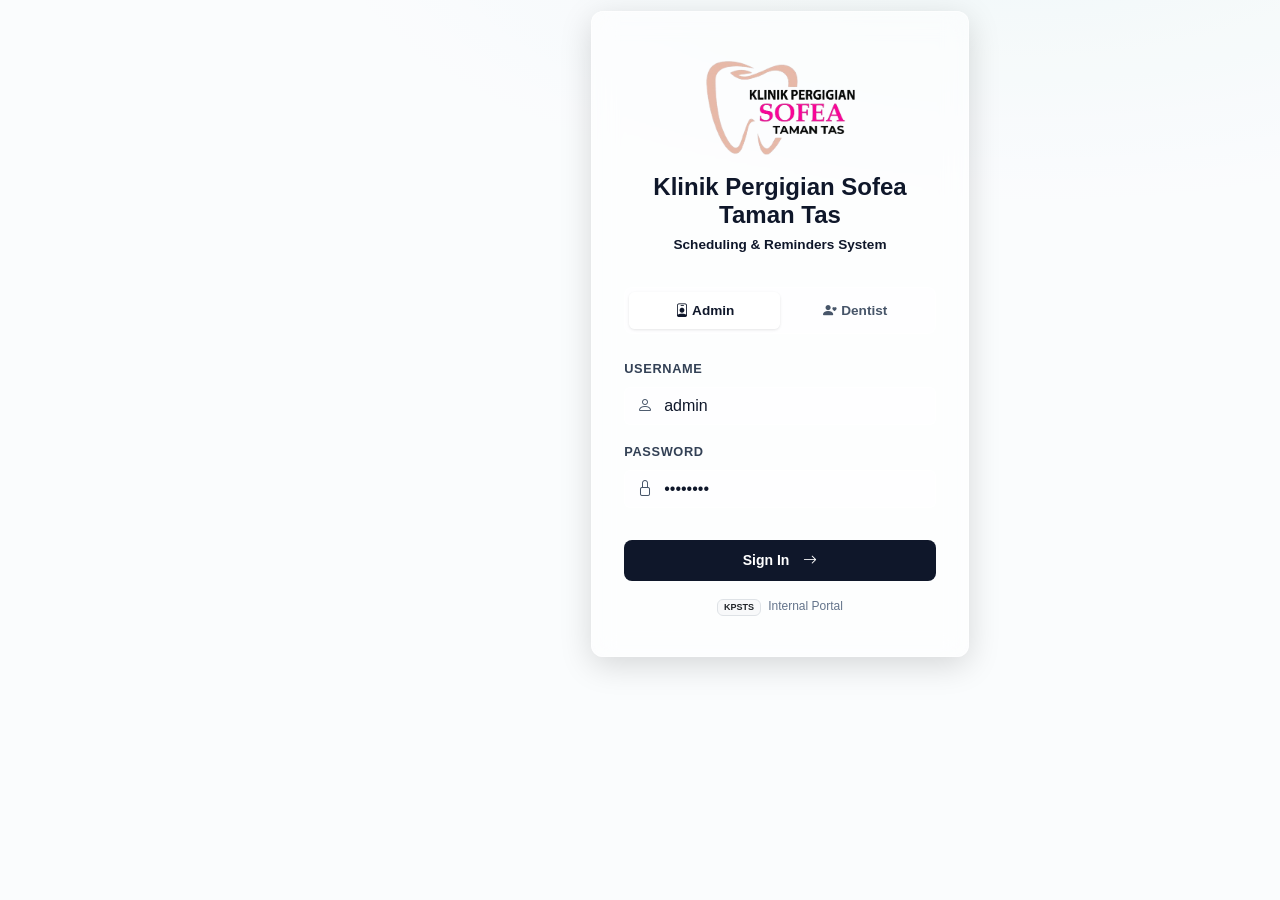
==== commit 586569bf: "Add files via upload" ====
--- a/dentist-profile.html
+++ b/dentist-profile.html
@@ -1,175 +1,176 @@
-<!DOCTYPE html>
-<html lang="en">
-
-<head>
-  <meta charset="UTF-8">
-  <meta name="viewport" content="width=device-width, initial-scale=1.0">
-  <title>Klinik Pergigian Sofea Taman Tas - Dentist Dashboard</title>
-  <!-- Bootstrap 5 CSS -->
-  <link href="https://cdn.jsdelivr.net/npm/bootstrap@5.3.2/dist/css/bootstrap.min.css" rel="stylesheet" />
-  <!-- Bootstrap Icons -->
-  <link rel="stylesheet" href="https://cdn.jsdelivr.net/npm/bootstrap-icons@1.11.1/font/bootstrap-icons.css" />
-  <link rel="stylesheet" href="https://cdnjs.cloudflare.com/ajax/libs/font-awesome/6.4.0/css/all.min.css">
-  <link rel="stylesheet" href="assets/css/styles.css" />
-  <link rel="stylesheet" href="assets/css/front-desk.css" />
-  <link rel="stylesheet" href="assets/css/dentist-profile.css" />
-</head>
-
-<body class="app admin">
-
-  <div class="app-container">
-
-    <!-- Sidebar -->
-    <aside class="sidebar">
-      <div class="user-profile">
-        <div class="user-avatar" style="background: transparent;">
-          <img src="assets/images/icon.jpg" alt="Logo"
-            style="width: 100%; height: 100%; object-fit: cover; border-radius: 8px;">
-        </div>
-        <div>
-          <div class="fw-bold" style="font-size: 0.9rem; color: #0f172a;">Klinik Sofea.</div>
-          <div style="font-size: 0.7rem; color: #64748b;" data-role-badge>Admin Staff</div>
-        </div>
-      </div>
-
-      <div class="nav-label">My Pages</div>
-
-      <a href="front-desk.html" class="nav-item">
-        <i class="bi bi-grid-1x2" style="color: #6366f1;"></i> Front Desk
-      </a>
-
-      <a href="reminders.html" class="nav-item">
-        <i class="bi bi-chat-dots" style="color: #ec4899;"></i> Reminders
-      </a>
-
-      <a href="dentist-profile.html" class="nav-item active">
-        <i class="bi bi-person-badge" style="color: #10b981;"></i> Dentist
-      </a>
-
-      <div class="mt-auto">
-        <button class="btn btn-light w-100 text-start border d-flex align-items-center" id="logoutBtn"
-          style="color: #475569; font-weight: 600;">
-          <i class="bi bi-box-arrow-left me-2"></i> Sign Out
-        </button>
-      </div>
-    </aside>
-
-    <!-- Main Content -->
-    <main class="main-content">
-
-      <!-- Topbar -->
-      <div class="topbar">
-        <div class="breadcrumb-text">Dashboard / <span>Dentist Profile</span></div>
-        <div class="header-section">
-          <div class="header-title">
-            <h2>Dentist Profile</h2>
-            <p>View and manage dentist information.</p>
-          </div>
-        </div>
-      </div>
-
-      <!-- Content Area -->
-      <div class="content-area dentist-content">
-        <div class="profile-card">
-
-          <div class="profile-header">
-            <div class="profile-avatar-wrapper">
-              <img src="assets/images/default-profile.jpg" alt="Dr. Zar" class="profile-avatar" id="profileImageBorder">
-              <span class="profile-status-badge" id="profileLicenseBadge"></span>
-
-              <!-- Camera Overlay to Upload New Photo in Edit Mode -->
-              <label for="profileImageUpload" id="profileImageUploadLabel" class="profile-camera-overlay d-none"
-                title="Upload New Photo">
-                <i class="fa-solid fa-camera fa-xl"></i>
-                <span class="upload-overlay-text">Upload Photo</span>
-              </label>
-              <input type="file" id="profileImageUpload" style="display: none;" accept="image/*">
-
-              <!-- Small Remove / Delete Badge Button (Trash Can Icon fa-trash) -->
-              <button type="button" id="deleteAvatarBadgeBtn" class="avatar-delete-badge d-none"
-                title="Remove / Delete Photo" aria-label="Remove / Delete Photo">
-                <i class="fa-solid fa-trash"></i>
-              </button>
-            </div>
-
-            <div class="profile-info-wrapper">
-              <div class="profile-title-row">
-                <div>
-                  <h2 class="profile-name">Dr. Zar</h2>
-                  <p class="profile-role">Dental Specialist</p>
-                </div>
-
-                <div class="d-flex align-items-center gap-2">
-                  <button type="button" class="btn-cancel-profile d-none" id="cancelEditProfileBtn">
-                    <i class="fa-solid fa-xmark"></i> <span>Cancel</span>
-                  </button>
-                  <button class="btn-edit-profile" id="editProfileBtn">
-                    <i class="fa-solid fa-pen text-slate-400"></i> <span>Edit Profile</span>
-                  </button>
-                </div>
-              </div>
-
-              <p class="profile-description">
-                Specialist with over 10 years of experience in orthodontics and general dentistry.
-              </p>
-            </div>
-          </div>
-
-          <div class="profile-body">
-            <div class="profile-section-header">
-              <h3 class="profile-section-title">Personal Information</h3>
-              <div class="license-toggle-wrapper">
-                <span class="license-label">License Status:</span>
-                <label class="relative inline-flex items-center cursor-pointer">
-                  <div class="license-badge-pill">
-                    <span class="license-badge-dot"></span>
-                    <span>Active</span>
-                  </div>
-                </label>
-              </div>
-            </div>
-
-            <div class="profile-form-grid">
-              <div>
-                <label class="form-label">Full Name</label>
-                <input type="text" value="Dr. Zarith Sofia" class="form-input" disabled>
-              </div>
-              <div>
-                <label class="form-label">Age</label>
-                <input type="text" value="34 Years" class="form-input" disabled>
-              </div>
-              <div>
-                <label class="form-label">Email Address</label>
-                <input type="email" value="dr.zar@kliniksofea.com" class="form-input" disabled>
-              </div>
-              <div>
-                <label class="form-label">Phone Number</label>
-                <input type="tel" value="+60 12-345 6789" class="form-input" disabled>
-              </div>
-              <div>
-                <label class="form-label">License Number</label>
-                <input type="text" value="MDC-2018-4921" class="form-input" disabled>
-              </div>
-              <div>
-                <label class="form-label">Join Date</label>
-                <input type="text" value="October 15, 2019" class="form-input" disabled>
-              </div>
-            </div>
-          </div>
-        </div>
-      </div>
-    </main>
-
-    <!-- Scripts -->
-    <script src="https://cdn.jsdelivr.net/npm/bootstrap@5.3.2/dist/js/bootstrap.bundle.min.js"></script>
-    <script src="assets/js/mock-data.js"></script>
-    <script src="assets/js/app.js"></script>
-    <script src="assets/js/dentist-profile.js"></script>
-
-    <!-- Toast notifications container -->
-    <div class="toast-container position-fixed bottom-0 end-0 p-3" id="toastContainer" style="z-index: 1060;"></div>
-
-  </div>
-</body>
-
+<!DOCTYPE html>
+<html lang="en">
+
+<head>
+  <meta charset="UTF-8">
+  <meta name="viewport" content="width=device-width, initial-scale=1.0">
+  <title>Klinik Pergigian Sofea Taman Tas - Dentist Dashboard</title>
+  <!-- Bootstrap 5 CSS -->
+  <link href="https://cdn.jsdelivr.net/npm/bootstrap@5.3.2/dist/css/bootstrap.min.css" rel="stylesheet" />
+  <!-- Bootstrap Icons -->
+  <link rel="stylesheet" href="https://cdn.jsdelivr.net/npm/bootstrap-icons@1.11.1/font/bootstrap-icons.css" />
+  <link rel="stylesheet" href="https://cdnjs.cloudflare.com/ajax/libs/font-awesome/6.4.0/css/all.min.css">
+  <link rel="stylesheet" href="assets/css/styles.css" />
+  <link rel="stylesheet" href="assets/css/front-desk.css" />
+  <link rel="stylesheet" href="assets/css/dentist-profile.css" />
+</head>
+
+<body class="app admin">
+
+  <div class="app-container">
+
+    <!-- Sidebar -->
+    <aside class="sidebar">
+      <div class="user-profile">
+        <div class="user-avatar" style="background: transparent;">
+          <img src="assets/images/icon.jpg" alt="Logo"
+            style="width: 100%; height: 100%; object-fit: cover; border-radius: 8px;">
+        </div>
+        <div>
+          <div class="fw-bold" style="font-size: 0.9rem; color: #0f172a;">Klinik Sofea.</div>
+          <div style="font-size: 0.7rem; color: #64748b;" data-role-badge>Admin Staff</div>
+        </div>
+      </div>
+
+      <div class="nav-label">My Pages</div>
+
+      <a href="front-desk.html" class="nav-item">
+        <i class="bi bi-grid-1x2" style="color: #6366f1;"></i> Front Desk
+      </a>
+
+      <a href="reminders.html" class="nav-item">
+        <i class="bi bi-chat-dots" style="color: #ec4899;"></i> Reminders
+      </a>
+
+      <a href="dentist-profile.html" class="nav-item active">
+        <i class="bi bi-person-badge" style="color: #10b981;"></i> Dentist
+      </a>
+
+      <div class="mt-auto">
+        <button class="btn btn-light w-100 text-start border d-flex align-items-center" id="logoutBtn"
+          style="color: #475569; font-weight: 600;">
+          <i class="bi bi-box-arrow-left me-2"></i> Sign Out
+        </button>
+      </div>
+    </aside>
+
+    <!-- Main Content -->
+    <main class="main-content">
+
+      <!-- Topbar -->
+      <div class="topbar">
+        <div class="breadcrumb-text">Dashboard / <span>Dentist Profile</span></div>
+        <div class="header-section">
+          <div class="header-title">
+            <h2>Dentist Profile</h2>
+            <p>View and manage dentist information.</p>
+          </div>
+        </div>
+      </div>
+
+      <!-- Content Area -->
+      <div class="content-area dentist-content">
+        <div class="profile-card">
+
+          <div class="profile-header">
+            <div class="profile-avatar-wrapper">
+              <img src="assets/images/default-profile.jpg" alt="Dr. Zar" class="profile-avatar" id="profileImageBorder">
+              <span class="profile-status-badge" id="profileLicenseBadge"></span>
+
+              <!-- Camera Overlay to Upload New Photo in Edit Mode -->
+              <label for="profileImageUpload" id="profileImageUploadLabel" class="profile-camera-overlay d-none"
+                title="Upload New Photo">
+                <i class="fa-solid fa-camera fa-xl"></i>
+                <span class="upload-overlay-text">Upload Photo</span>
+              </label>
+              <input type="file" id="profileImageUpload" style="display: none;" accept="image/*">
+
+              <!-- Small Remove / Delete Badge Button (Trash Can Icon fa-trash) -->
+              <button type="button" id="deleteAvatarBadgeBtn" class="avatar-delete-badge d-none"
+                title="Remove / Delete Photo" aria-label="Remove / Delete Photo">
+                <i class="fa-solid fa-trash"></i>
+              </button>
+            </div>
+
+            <div class="profile-info-wrapper">
+              <div class="profile-title-row">
+                <div>
+                  <h2 class="profile-name" id="profileName">Dr. Zar</h2>
+                  <p class="profile-role" id="profileRole">Dental Specialist</p>
+                </div>
+
+                <div class="d-flex align-items-center gap-2">
+                  <button type="button" class="btn-cancel-profile d-none" id="cancelEditProfileBtn">
+                    <i class="fa-solid fa-xmark"></i> <span>Cancel</span>
+                  </button>
+                  <button class="btn-edit-profile" id="editProfileBtn">
+                    <i class="fa-solid fa-pen text-slate-400"></i> <span>Edit Profile</span>
+                  </button>
+                </div>
+              </div>
+
+              <p class="profile-description" id="profileDescription">
+                Specialist with over 10 years of experience in orthodontics and general dentistry.
+              </p>
+            </div>
+          </div>
+
+          <div class="profile-body">
+            <div class="profile-section-header">
+              <h3 class="profile-section-title">Personal Information</h3>
+              <div class="license-toggle-wrapper">
+                <span class="license-label">License Status:</span>
+                <label class="relative inline-flex items-center cursor-pointer">
+                  <div class="license-badge-pill">
+                    <span class="license-badge-dot"></span>
+                    <span>Active</span>
+                  </div>
+                </label>
+              </div>
+            </div>
+
+            <div class="profile-form-grid">
+              <div>
+                <label class="form-label" for="inputFullName">Full Name</label>
+                <input type="text" id="inputFullName" value="Dr. Zarul Ikhwan" class="form-input" disabled>
+              </div>
+              <div>
+                <label class="form-label" for="inputAge">Age</label>
+                <input type="text" id="inputAge" value="34 Years" class="form-input" disabled>
+              </div>
+              <div>
+                <label class="form-label" for="inputEmail">Email Address</label>
+                <input type="email" id="inputEmail" value="dr.zar@kliniksofea.com" class="form-input" disabled>
+              </div>
+              <div>
+                <label class="form-label" for="inputPhone">Phone Number</label>
+                <input type="tel" id="inputPhone" value="+60 12-345 6789" class="form-input" disabled>
+              </div>
+              <div>
+                <label class="form-label" for="inputLicense">License Number</label>
+                <input type="text" id="inputLicense" value="MDC-2018-4921" class="form-input" disabled>
+              </div>
+              <div>
+                <label class="form-label" for="inputJoinDate">Join Date</label>
+                <input type="text" id="inputJoinDate" value="October 15, 2019" class="form-input" disabled>
+              </div>
+            </div>
+
+          </div>
+        </div>
+      </div>
+    </main>
+
+    <!-- Scripts -->
+    <script src="https://cdn.jsdelivr.net/npm/bootstrap@5.3.2/dist/js/bootstrap.bundle.min.js"></script>
+    <script src="assets/js/mock-data.js"></script>
+    <script src="assets/js/app.js"></script>
+    <script src="assets/js/dentist-profile.js"></script>
+
+    <!-- Toast notifications container -->
+    <div class="toast-container position-fixed bottom-0 end-0 p-3" id="toastContainer" style="z-index: 1060;"></div>
+
+  </div>
+</body>
+
 </html>
--- a/assets/css/styles.css
+++ b/assets/css/styles.css
@@ -746,92 +746,6 @@
   animation: toastProgress 3.5s linear forwards;
 }
 
-/* ---------- Dentist view ---------- */
-
-.dentist-card {
-  position: relative;
-  display: flex;
-  flex-direction: column;
-  gap: var(--space-3);
-  background: var(--color-surface);
-  border: 1px solid var(--color-border);
-  border-radius: var(--radius-lg);
-  box-shadow: var(--shadow-xs);
-  padding: var(--space-5) var(--space-5) var(--space-4);
-  overflow: hidden;
-  transition: box-shadow var(--transition-fast), transform 90ms ease;
-}
-
-.dentist-card:hover {
-  box-shadow: var(--shadow-md);
-  transform: translateY(-1px);
-}
-
-.dentist-card::before {
-  content: "";
-  position: absolute;
-  top: 0;
-  left: 0;
-  bottom: 0;
-  width: 5px;
-  background: var(--treatment-default);
-}
-
-.dentist-card-header {
-  display: flex;
-  align-items: flex-start;
-  justify-content: space-between;
-  gap: var(--space-3);
-  flex-wrap: wrap;
-}
-
-.dentist-patient {
-  font-size: 18px;
-  font-weight: 800;
-  letter-spacing: -0.01em;
-}
-
-.dentist-meta {
-  display: inline-flex;
-  align-items: center;
-  gap: 6px;
-  color: var(--color-text-muted);
-  font-size: 13px;
-}
-
-.dentist-meta svg {
-  width: 13px;
-  height: 13px;
-}
-
-.complex-label {
-  display: inline-flex;
-  align-items: center;
-  gap: 6px;
-  align-self: flex-start;
-  padding: 4px 10px;
-  border-radius: var(--radius-pill);
-  font-size: 11.5px;
-  font-weight: 750;
-  background: rgba(168, 85, 247, 0.1);
-  color: #7e22ce;
-  border: 1px solid rgba(168, 85, 247, 0.25);
-}
-
-.complex-label svg {
-  width: 12px;
-  height: 12px;
-}
-
-.dentist-card.complex {
-  border-color: rgba(168, 85, 247, 0.45);
-  box-shadow: 0 0 0 1px rgba(168, 85, 247, 0.08), var(--shadow-sm);
-}
-
-.dentist-card.complex::before {
-  background: var(--treatment-mos);
-}
-
 /* ---------- Reminders ---------- */
 
 .note-banner {
